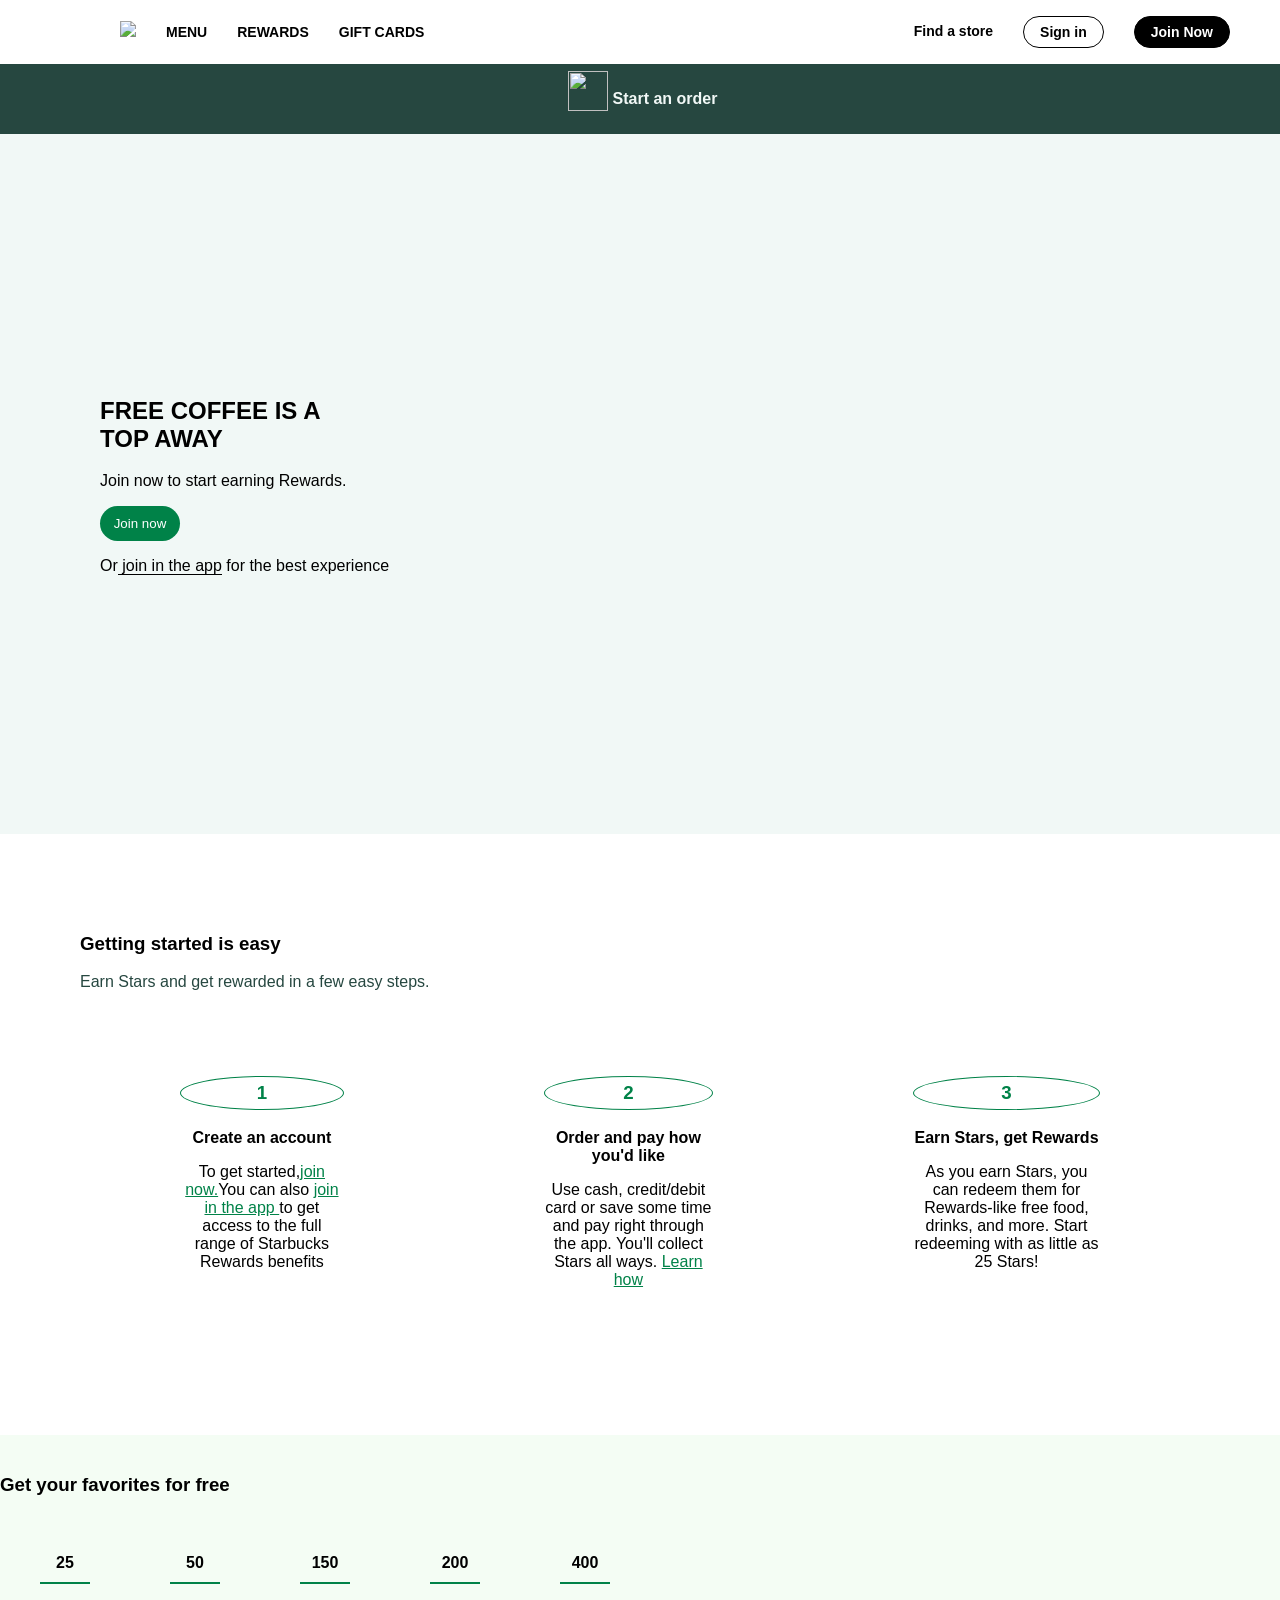
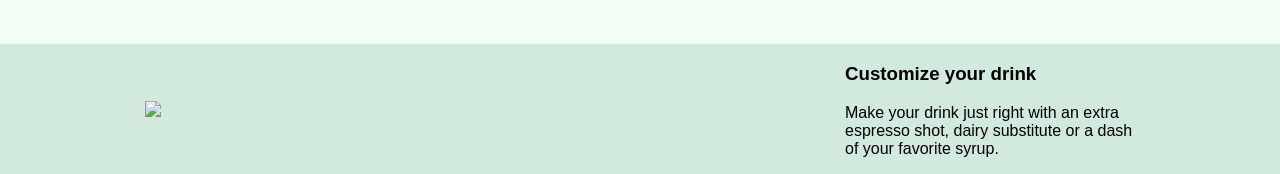
==== index.html @ 8b1e60ee "Index title Updated title of index file" ====
<!DOCTYPE html>
<html>
  <header>
    <meta charset="utf-8">
    <link rel="stylesheet" href="styles.css">
  </header>
  <body>

    <!----Navbar----->
    <navbar class="navbar">
        <ul class="navbar-list">
          <li class="navbar-list-item"><img src="/frontend-website-assignment/assets/logo.png" class="logo navbar-list-item-link"></li>
          <li class="navbar-list-item"><a href="" class="navbar-list-item-link">MENU</a></li>
          <li class="navbar-list-item"><a href="" class="navbar-list-item-link">REWARDS</a></li>
          <li class="navbar-list-item"><a href="" class="navbar-list-item-link">GIFT CARDS</a></li>
        </ul>

        <ul class="navbar-list">
          <li class="navbar-list-item"><a class="navbar-list-item-link" id="location"><img src="/frontend-website-assignment/assets/location-point-svgrepo-com.svg" alt="" id="logo-location">Find a store</a></li>
          <li class="navbar-list-item"><button class="navbar-list-item-link sign_but">Sign in</button></li>
          <li class="navbar-list-item"><button class="navbar-list-item-link join_but">Join Now</button></li>
        </ul>
    </navbar>

    <!------Top-Banner------>
    <div class="banner-top">
      <img class="banner-top-item" id="top-banner-cup" src="/frontend-website-assignment/assets/coffee-cup-svgrepo-com (1).svg" >
      <p class="banner-top-item">Start an order</p>
    </div>

    <!-------hero--------->
    <article class="hero">
        <h1 class="hero-title">FREE COFFEE IS A TOP AWAY</h1>
        <p class="hero-title-text">Join now to start earning Rewards.</p>
        <button class="hero-button">Join now</button>
        <p class="hero-button-text">Or<span class="hero-button-text-span"> join in the app</span> for the best experience</p>
    </article>

    <!---Offer Section--->
    <article class="offers-section">
        <h3 class="offers-title">Getting started is easy</h3>
        <p class="offers-description">Earn Stars and get rewarded in a few easy steps.</p>
          <div class="offers">
            <!------Step1------->
            <div class="offer-section">
              <h3 class="offer-section-title">1</h3>
              <p class="offer-section-paragraph">Create an account</p>
              <p class="offer-section-description">To get started,<a href="" class="offers-links-description">join now.</a>You can also <a href="" class="offers-links-description">join in the app </a>to get access to the full range of Starbucks Rewards benefits</p>
            </div>

            <!------Step2------->
            <div class="offer-section">
              <h3 class="offer-section-title">2</h3>
              <p class="offer-section-paragraph">Order and pay how you'd like</p>
              <p class="offer-section-description">Use cash, credit/debit card or save some time and pay right through the app. You'll collect Stars all ways. <a href="" class="offers-links-description">Learn how</a></p>
            </div>

            <!-----Step3-------->
            <div class="offer-section">
              <h3 class="offer-section-title">3</h3>
              <p class="offer-section-paragraph">Earn Stars, get Rewards</p>
              <p class="offer-section-description">As you earn Stars, you can redeem them for Rewards-like free food, drinks, and more. Start redeeming with as little as 25 Stars!</p>
            </div>
          </div>
    </article>

      <!------------Product section--------------->
    <article class="product-drink">
      <h3 class="product-drink-title">Get your favorites for free</h3>
      <ul class="product-drink-list">
        <li class="product-drink-list-item">25</li>
        <li class="product-drink-list-item">50</li>
        <li class="product-drink-list-item">150</li>
        <li class="product-drink-list-item">200</li>
        <li class="product-drink-list-item">400</li>
      </ul>


    </article>
          <section class="product-drink-coffe">
        <img class="bottom-logo-coffe" src="/frontend-website-assignment/assets/coffee.png">
        <div class="prodcut-drink-description">
        <h3 class="product-drink-coffe-title">Customize your drink</h3>
        <p class="product-drink-coffe-description">Make your drink just right with an extra espresso shot, dairy substitute or a dash of your favorite syrup.</p>
        </div>
      </section>
  </body>
</html>
---- styles.css ----
/**General Style**/

body {
  margin: 0;
  padding: 0;
  font-family: Arial, Helvetica, sans-serif;
}

.logo {
  width: 80px;
}

.navbar {
  display: flex;
  justify-content: space-between;
  padding-left: 50px;
  padding-right: 50px;
}

.navbar-list {
  display: flex;
  list-style: none;
  align-items: center;
}

.navbar-list-item-link {
  margin-left: 30px;
  text-decoration: none;
  font-size: 14px;
  color: black;
  font-weight: bolder;
  padding-bottom: 2px;
}

.navbar-list-item-link:hover {
  color: #008248;
}

#logo-location {
  width: 30px;
}

#location {
  display: flex;
  align-items: center;
}

.sign_but{
  padding: 7px 16px;
  background-color: white;
  border-radius: 30px;
  border: 1px solid black;
}

.sign_but:hover {
 background-color: #f1f8f6;
 color: black;
}

.join_but {
  padding: 7px 16px;
  background-color: black;
  border-radius: 30px;
  border: 1px solid black;
  color: white;
}

.banner-top {
  padding-top: 10px;
  background-color: #264740;
  height: 60px;
  display: flex;
  color: #f1f8f6;
  font-weight: bolder;
  align-content: center;
  justify-content: center;
}

.banner-top:hover {
  background-color: #1b322d;
}

#top-banner-cup {
  width: 40px;
  height: 40px;
  margin-top: -3px;
}

.banner-top-item {
  margin-left: 5px;
}

.hero {
  padding: 100px;
  background-color: #f1f8f6;
  background-image: url(/frontend-website-assignment/assets/xl-hero-desktop_2021.png);
  background-size: cover;
  height: 500px;
  align-content: center;
}

.hero-title {
  width: 250px;
}

.hero-button {
  background-color: white;
  padding: 10px;
  color: white;
  background-color: #008248;
  border: none;
  border-radius: 20px;
  width: 80px;

}

.hero-button-text-span {
  border-bottom: 1px solid black;
}

.offers-section {
  justify-items: center;
  padding: 80px;
}

.offers {
 display: flex;
}

.offer-section {
  justify-items: center;
  text-align: center;
  padding: 50px 100px;
}

.offer-section-title {
  border: 1px solid #008248;
  padding: 5px 10px 5px 10px;
  border-radius: 50%;
  color: #008248;
}

.offer-section-paragraph {
  font-weight: bold;
}

.offers-description {
  color: #264740;
}

.offers-links-description {
  color: #008248;
}

.product-drink {
  justify-items: center;
  background-color:rgb(244, 253, 244);
  margin: 0;
  padding: 20px 0;
}

.product-drink-list {
  display: flex;
  list-style: none;
  padding: 0;
  margin: 0;
}
.product-drink-list-item {
  margin: 40px;
  font-weight: bold;
  border-bottom: 2px solid #008248;
  width: 50px;
  text-align: center;
  padding-bottom: 10px;
}

.product-drink-coffe {
  display: flex;
  align-items: center;
  background-color: #d2e9de;
  justify-content: center;
}

.product-drink-coffe-description {
  width: 290px;
}

.bottom-logo-coffe {
  width: 700px;
}
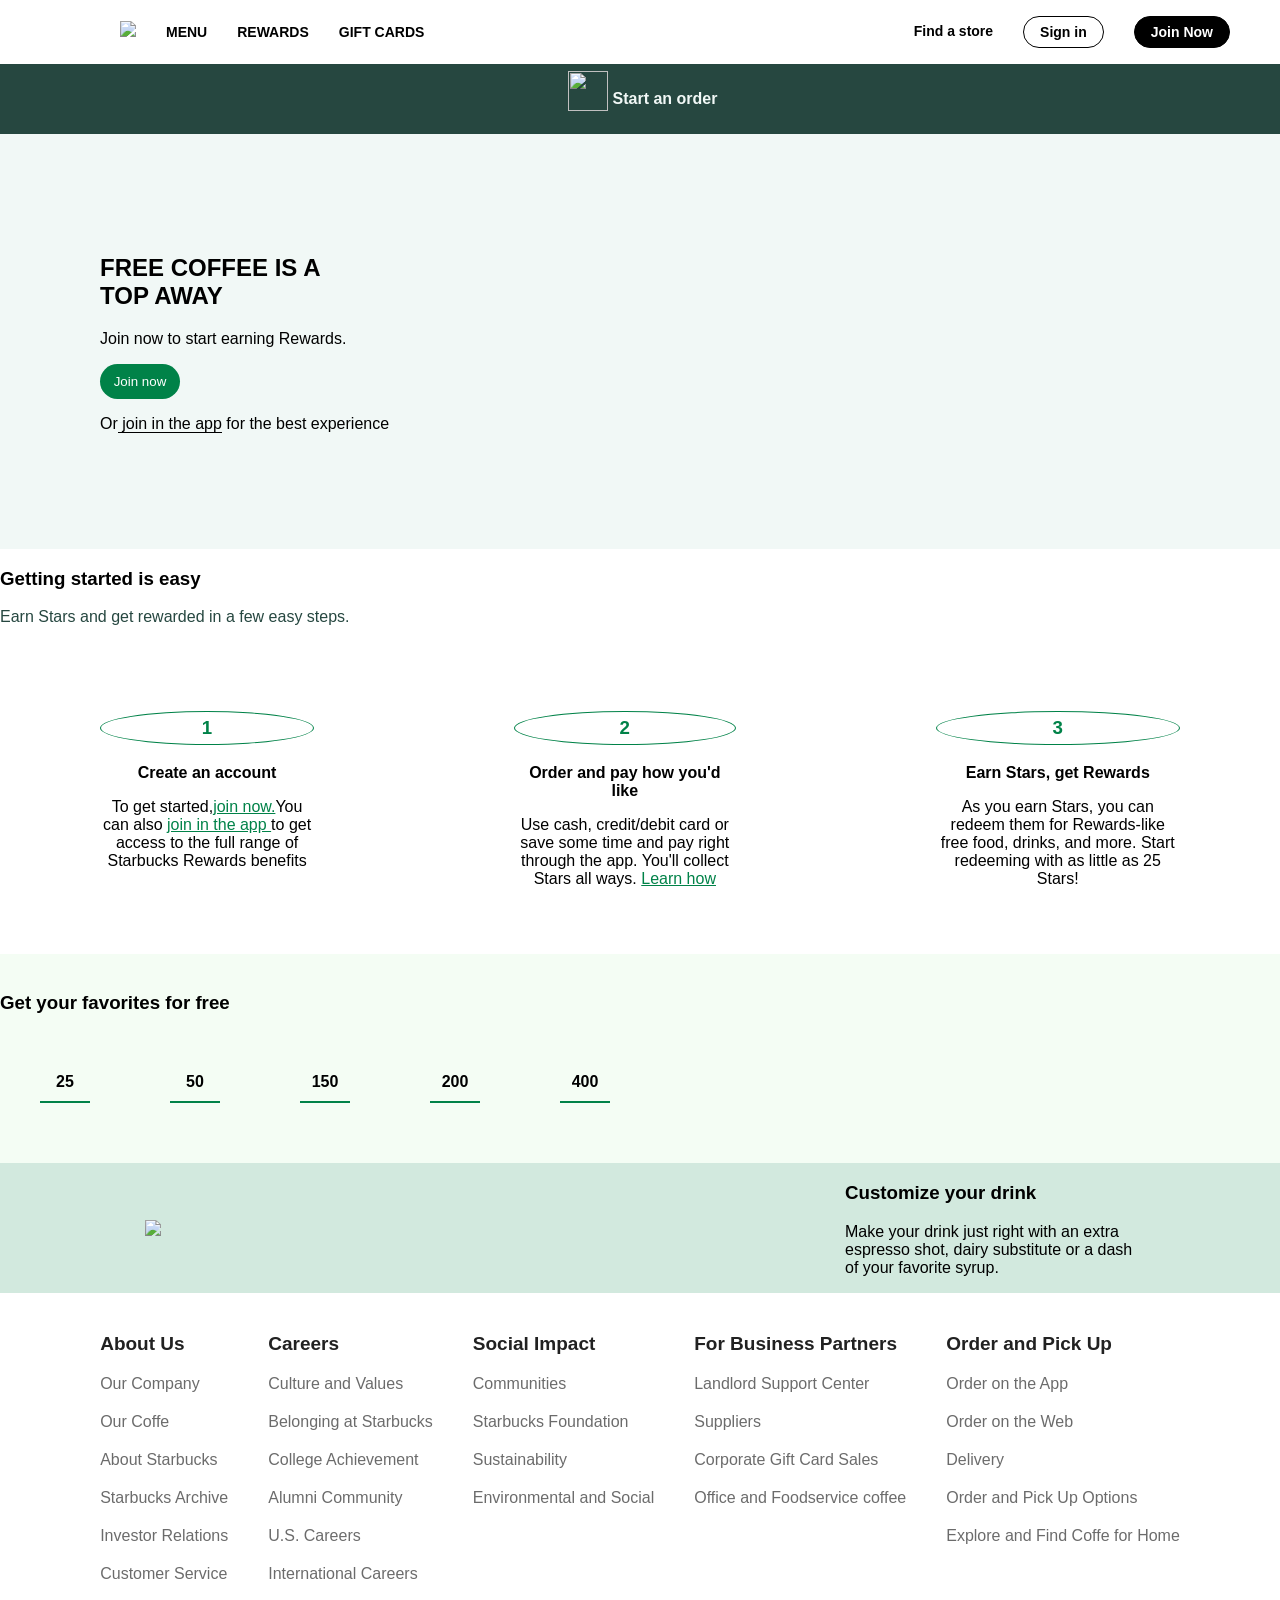
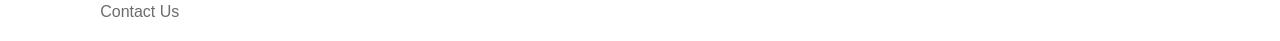
==== commit a538c6be: "Footer description Added Footer" ====
--- a/index.html
+++ b/index.html
@@ -9,14 +9,14 @@
     <!----Navbar----->
     <navbar class="navbar">
         <ul class="navbar-list">
-          <li class="navbar-list-item"><img src="/frontend-website-assignment/assets/logo.png" class="logo navbar-list-item-link"></li>
+          <li class="navbar-list-item"><img src="/starbucks/assets/logo.png" class="logo navbar-list-item-link"></li>
           <li class="navbar-list-item"><a href="" class="navbar-list-item-link">MENU</a></li>
           <li class="navbar-list-item"><a href="" class="navbar-list-item-link">REWARDS</a></li>
           <li class="navbar-list-item"><a href="" class="navbar-list-item-link">GIFT CARDS</a></li>
         </ul>
 
         <ul class="navbar-list">
-          <li class="navbar-list-item"><a class="navbar-list-item-link" id="location"><img src="/frontend-website-assignment/assets/location-point-svgrepo-com.svg" alt="" id="logo-location">Find a store</a></li>
+          <li class="navbar-list-item"><a class="navbar-list-item-link" id="location"><img src="/starbucks/assets/location-point-svgrepo-com.svg" alt="" id="logo-location">Find a store</a></li>
           <li class="navbar-list-item"><button class="navbar-list-item-link sign_but">Sign in</button></li>
           <li class="navbar-list-item"><button class="navbar-list-item-link join_but">Join Now</button></li>
         </ul>
@@ -24,7 +24,7 @@
 
     <!------Top-Banner------>
     <div class="banner-top">
-      <img class="banner-top-item" id="top-banner-cup" src="/frontend-website-assignment/assets/coffee-cup-svgrepo-com (1).svg" >
+      <img class="banner-top-item" id="top-banner-cup" src="/starbucks/assets/coffee-cup-svgrepo-com (1).svg" >
       <p class="banner-top-item">Start an order</p>
     </div>
 
@@ -77,12 +77,66 @@
 
 
     </article>
-          <section class="product-drink-coffe">
-        <img class="bottom-logo-coffe" src="/frontend-website-assignment/assets/coffee.png">
+        <section class="product-drink-coffe">
+        <img class="bottom-logo-coffe" src="/starbucks/assets/coffee.png">
         <div class="prodcut-drink-description">
         <h3 class="product-drink-coffe-title">Customize your drink</h3>
         <p class="product-drink-coffe-description">Make your drink just right with an extra espresso shot, dairy substitute or a dash of your favorite syrup.</p>
         </div>
       </section>
+
+      <!---------Footer-------->
+      <article class="footer-info-section">
+          <!--About--->
+          <div class="footer-info">
+              <h2 class="footer-info-title padding_footer">About Us</h2>
+              <a class="footer-info-description" href="">Our Company</a>
+              <a class="footer-info-description" href="">Our Coffe</a>
+              <a class="footer-info-description" href="">About Starbucks</a>
+              <a class="footer-info-description" href="">Starbucks Archive</a>
+              <a class="footer-info-description" href="">Investor Relations</a>
+              <a class="footer-info-description" href="">Customer Service</a>
+              <a class="footer-info-description" href="">Contact Us</a>
+          </div>
+
+          <!--Careers--->
+          <div class="footer-info">
+              <h2 class="footer-info-title padding_footer" >Careers</h2>
+              <a class="footer-info-description" href="">Culture and Values</a>
+              <a class="footer-info-description" href="">Belonging at Starbucks</a>
+              <a class="footer-info-description" href="">College Achievement</a>
+              <a class="footer-info-description" href="">Alumni Community</a>
+              <a class="footer-info-description" href="">U.S. Careers</a>
+              <a class="footer-info-description" href="">International Careers</a>
+          </div>
+
+          <!--Social Impact--->
+          <div class="footer-info">
+              <h2 class="footer-info-title padding_footer">Social Impact</h2>
+              <a class="footer-info-description" href="">Communities</a>
+              <a class="footer-info-description" href="">Starbucks Foundation</a>
+              <a class="footer-info-description" href="">Sustainability</a>
+              <a class="footer-info-description" href="">Environmental and Social</a>
+          </div>
+
+         <!--Fot Business Partners--->
+          <div class="footer-info">
+              <h2 class="footer-info-title padding_footer">For Business Partners</h2>
+              <a class="footer-info-description" href="">Landlord Support Center</a>
+              <a class="footer-info-description" href="">Suppliers</a>
+              <a class="footer-info-description" href="">Corporate Gift Card Sales</a>
+              <a class="footer-info-description" href="">Office and Foodservice coffee</a>
+          </div>
+
+         <!--Order and Pick Up--->
+          <div class="footer-info">
+              <h2 class="footer-info-title padding_footer">Order and Pick Up</h2>
+              <a class="footer-info-description" href="">Order on the App</a>
+              <a class="footer-info-description" href="">Order on the Web</a>
+              <a class="footer-info-description" href="">Delivery</a>
+              <a class="footer-info-description" href="">Order and Pick Up Options</a>
+              <a class="footer-info-description" href="">Explore and Find Coffe for Home</a>
+          </div>
+      </article>
   </body>
 </html>
--- a/styles.css
+++ b/styles.css
@@ -93,9 +93,9 @@
 .hero {
   padding: 100px;
   background-color: #f1f8f6;
-  background-image: url(/frontend-website-assignment/assets/xl-hero-desktop_2021.png);
+  background-image: url(/starbucks/assets/xl-hero-desktop_2021.png);
   background-size: cover;
-  height: 500px;
+  height: 100%;
   align-content: center;
 }
 
@@ -120,7 +120,6 @@
 
 .offers-section {
   justify-items: center;
-  padding: 80px;
 }
 
 .offers {
@@ -187,4 +186,30 @@
 
 .bottom-logo-coffe {
   width: 700px;
+}
+
+.footer-info-section {
+  display: flex;
+  justify-content: center;
+  margin-top: 20px;
+
+}
+.footer-info-description {
+  display: block;
+  margin: 20px;
+  color: #00000094;
+  text-decoration: none;
+  font-family: Arial, Helvetica, sans-serif;
+  font-size: 16px;
+}
+
+.footer-info-description:hover {
+  color: black;
+}
+
+.padding_footer {
+  margin: 20px;
+  color: #000000DE;
+  font-size: 19px;
+  font-family: Arial, Helvetica, sans-serif;
 }
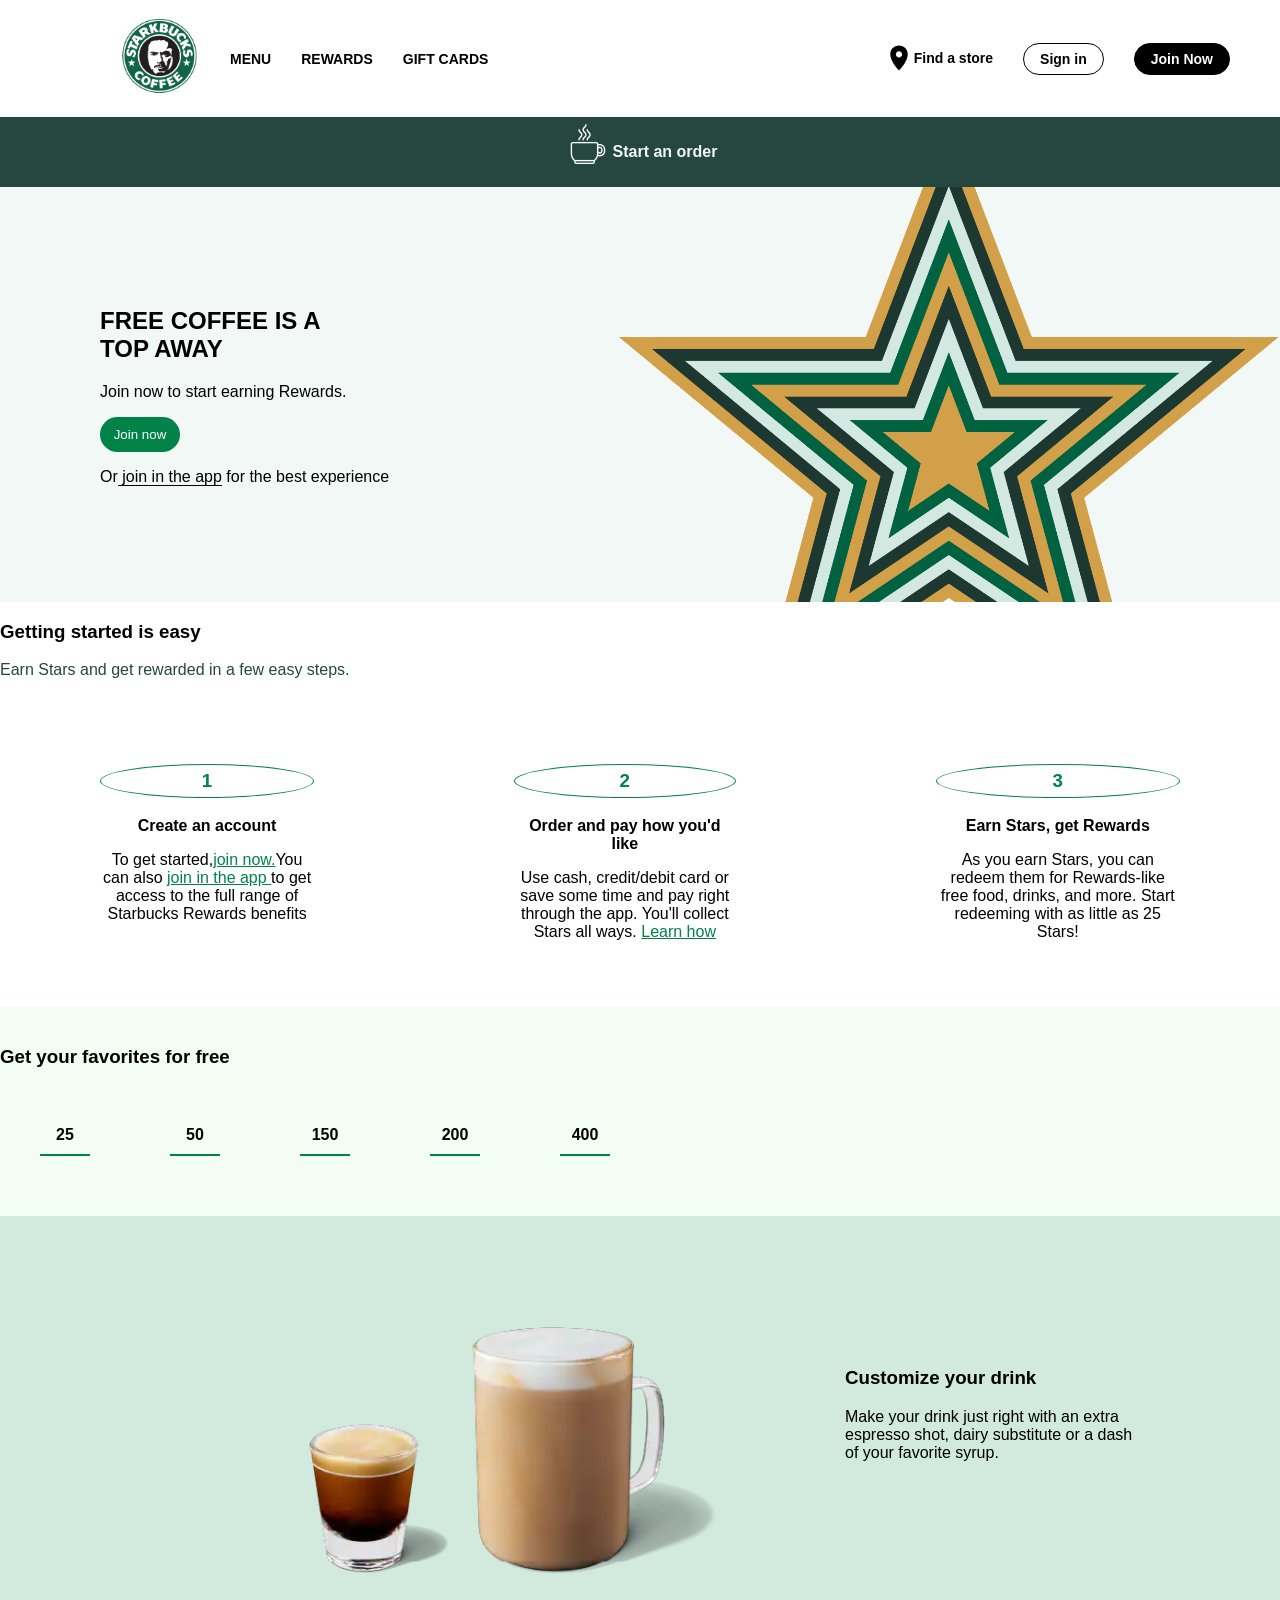
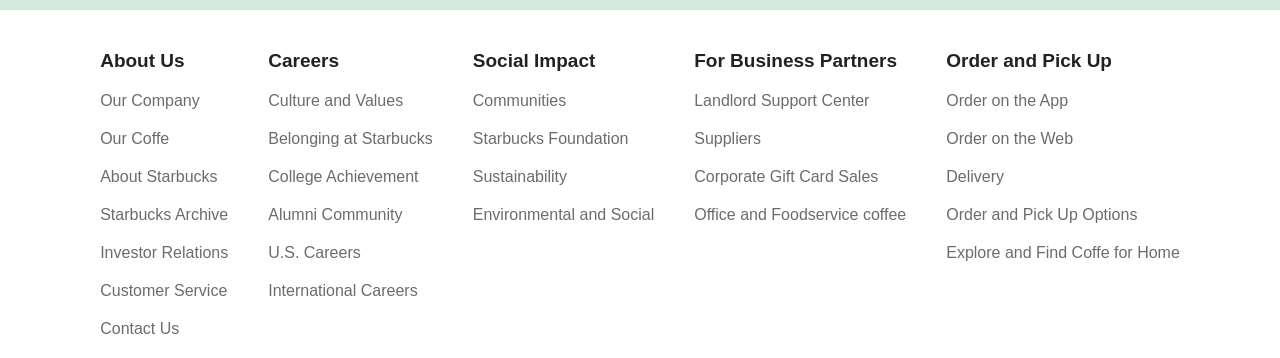
==== commit 167fb90e: "Responsive using media screen css" ====
--- a/index.html
+++ b/index.html
@@ -6,25 +6,33 @@
   </header>
   <body>
 
+    <!-------------------->
+    <navbar class="mob-navbar">
+        <ul class="navbar-list-mobile">
+          <li><img src="assets/logo.png" class="logo"></li>
+          <li><img src="assets/hamburger-button-svgrepo-com.svg" class="logo"></li>
+        </ul>
+    </navbar>
     <!----Navbar----->
     <navbar class="navbar">
         <ul class="navbar-list">
-          <li class="navbar-list-item"><img src="/starbucks/assets/logo.png" class="logo navbar-list-item-link"></li>
+          <li class="navbar-list-item"><img src="assets/logo.png" class="logo navbar-list-item-link"></li>
           <li class="navbar-list-item"><a href="" class="navbar-list-item-link">MENU</a></li>
           <li class="navbar-list-item"><a href="" class="navbar-list-item-link">REWARDS</a></li>
           <li class="navbar-list-item"><a href="" class="navbar-list-item-link">GIFT CARDS</a></li>
         </ul>
 
         <ul class="navbar-list">
-          <li class="navbar-list-item"><a class="navbar-list-item-link" id="location"><img src="/starbucks/assets/location-point-svgrepo-com.svg" alt="" id="logo-location">Find a store</a></li>
+          <li class="navbar-list-item"><a class="navbar-list-item-link" id="location"><img src="assets/location-point-svgrepo-com.svg" alt="" id="logo-location">Find a store</a></li>
           <li class="navbar-list-item"><button class="navbar-list-item-link sign_but">Sign in</button></li>
           <li class="navbar-list-item"><button class="navbar-list-item-link join_but">Join Now</button></li>
         </ul>
+
     </navbar>
 
     <!------Top-Banner------>
     <div class="banner-top">
-      <img class="banner-top-item" id="top-banner-cup" src="/starbucks/assets/coffee-cup-svgrepo-com (1).svg" >
+      <img class="banner-top-item" id="top-banner-cup" src="assets/coffee-cup-svgrepo-com (1).svg" >
       <p class="banner-top-item">Start an order</p>
     </div>
 
@@ -78,7 +86,7 @@
 
     </article>
         <section class="product-drink-coffe">
-        <img class="bottom-logo-coffe" src="/starbucks/assets/coffee.png">
+        <img class="bottom-logo-coffe" src="assets/coffee.png">
         <div class="prodcut-drink-description">
         <h3 class="product-drink-coffe-title">Customize your drink</h3>
         <p class="product-drink-coffe-description">Make your drink just right with an extra espresso shot, dairy substitute or a dash of your favorite syrup.</p>
--- a/styles.css
+++ b/styles.css
@@ -1,5 +1,4 @@
 /**General Style**/
-
 body {
   margin: 0;
   padding: 0;
@@ -93,7 +92,7 @@
 .hero {
   padding: 100px;
   background-color: #f1f8f6;
-  background-image: url(/starbucks/assets/xl-hero-desktop_2021.png);
+  background-image: url(assets/xl-hero-desktop_2021.png);
   background-size: cover;
   height: 100%;
   align-content: center;
@@ -212,4 +211,49 @@
   color: #000000DE;
   font-size: 19px;
   font-family: Arial, Helvetica, sans-serif;
+}
+
+@media screen and (max-width: 1000px) {
+  .body {
+    padding: 0px;
+    margin: 0px;
+  }
+  .navbar-list-item{
+    display: none;
+  }
+
+  .offers {
+    display: block;
+  }
+
+  .navbar {
+    display: none;
+  }
+
+  .navbar-list-mobile {
+    display: flex;
+    list-style: none;
+    margin: 0px;
+    justify-content: space-between;
+    width: 100%;
+    padding: 20px;
+    padding: 0px;
+  }
+
+  .logo {
+    width: 60px;
+  }
+
+  .product-drink-coffe {
+    display: block;
+    text-align: center;
+    justify-items: center;
+    padding-bottom: 10px;
+  }
+}
+
+@media screen and (min-width: 1000px) {
+  .mob-navbar {
+    display: none;
+  }
 }
